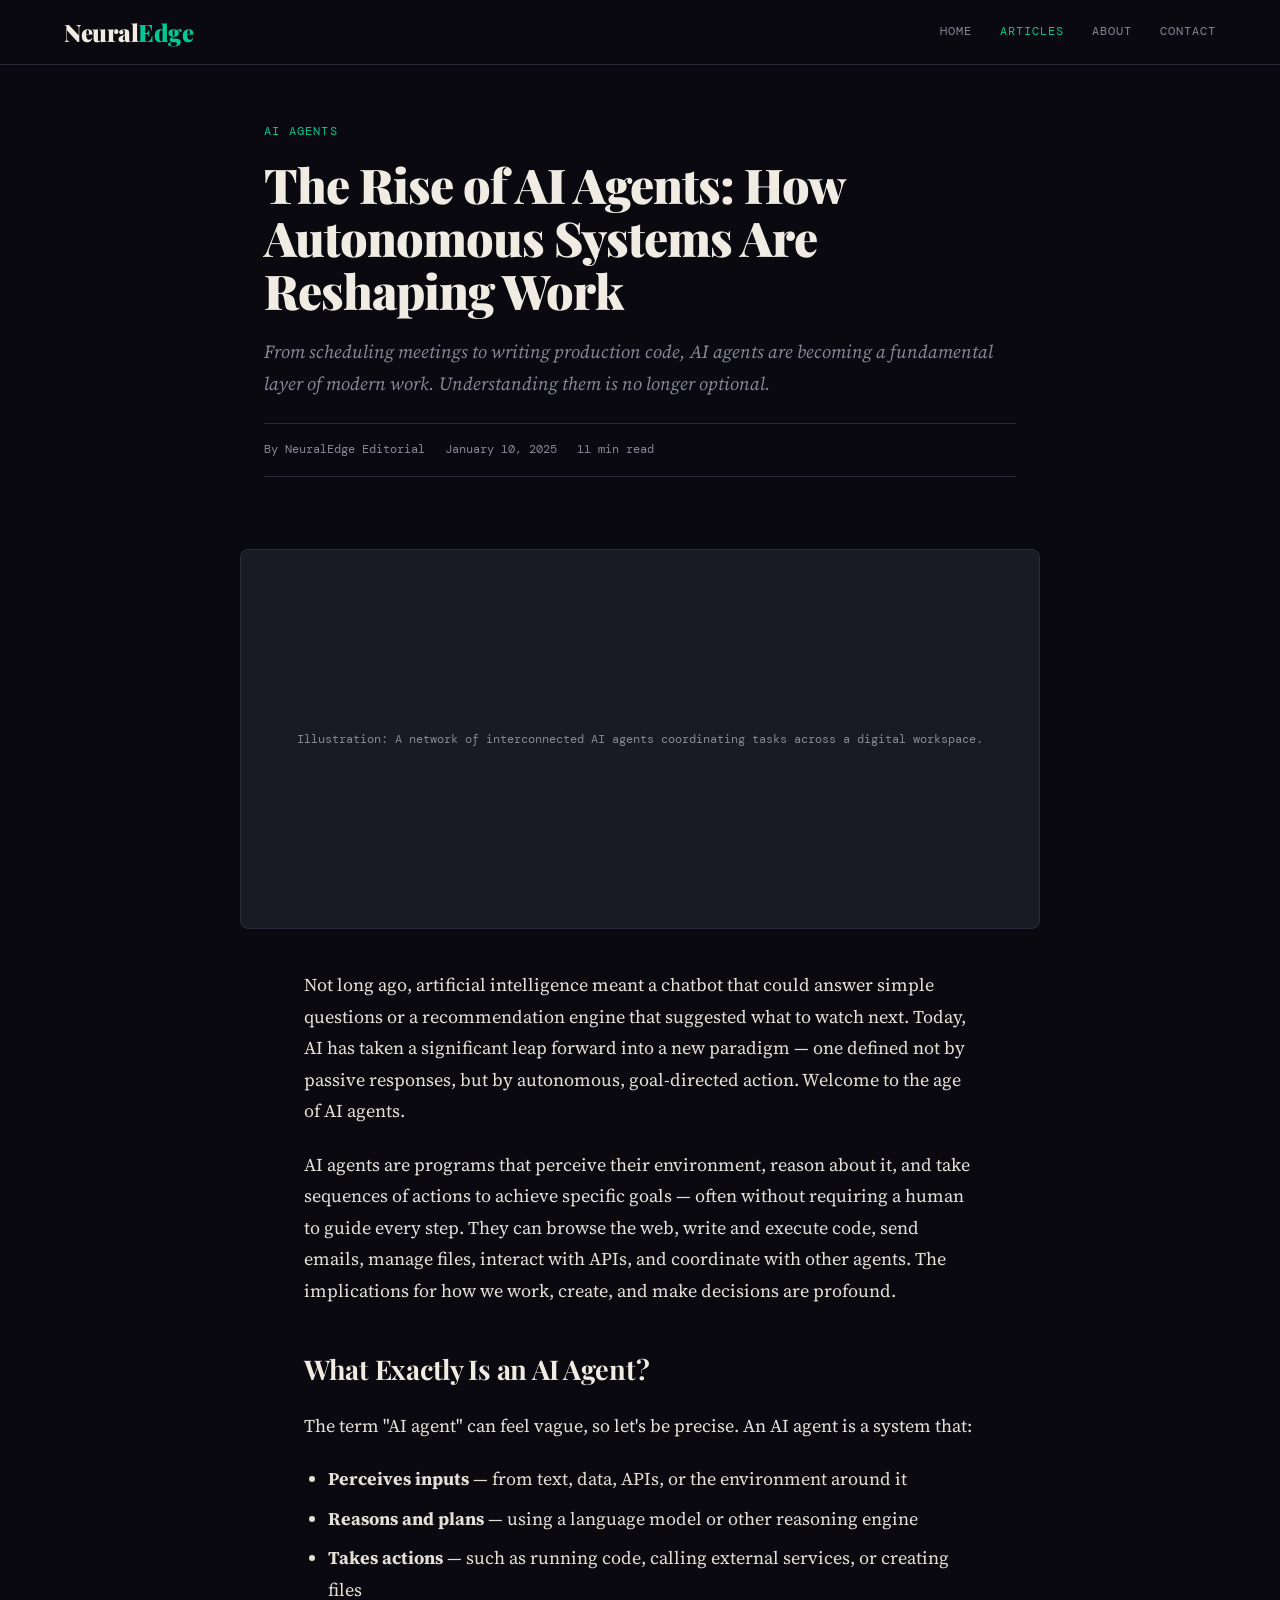
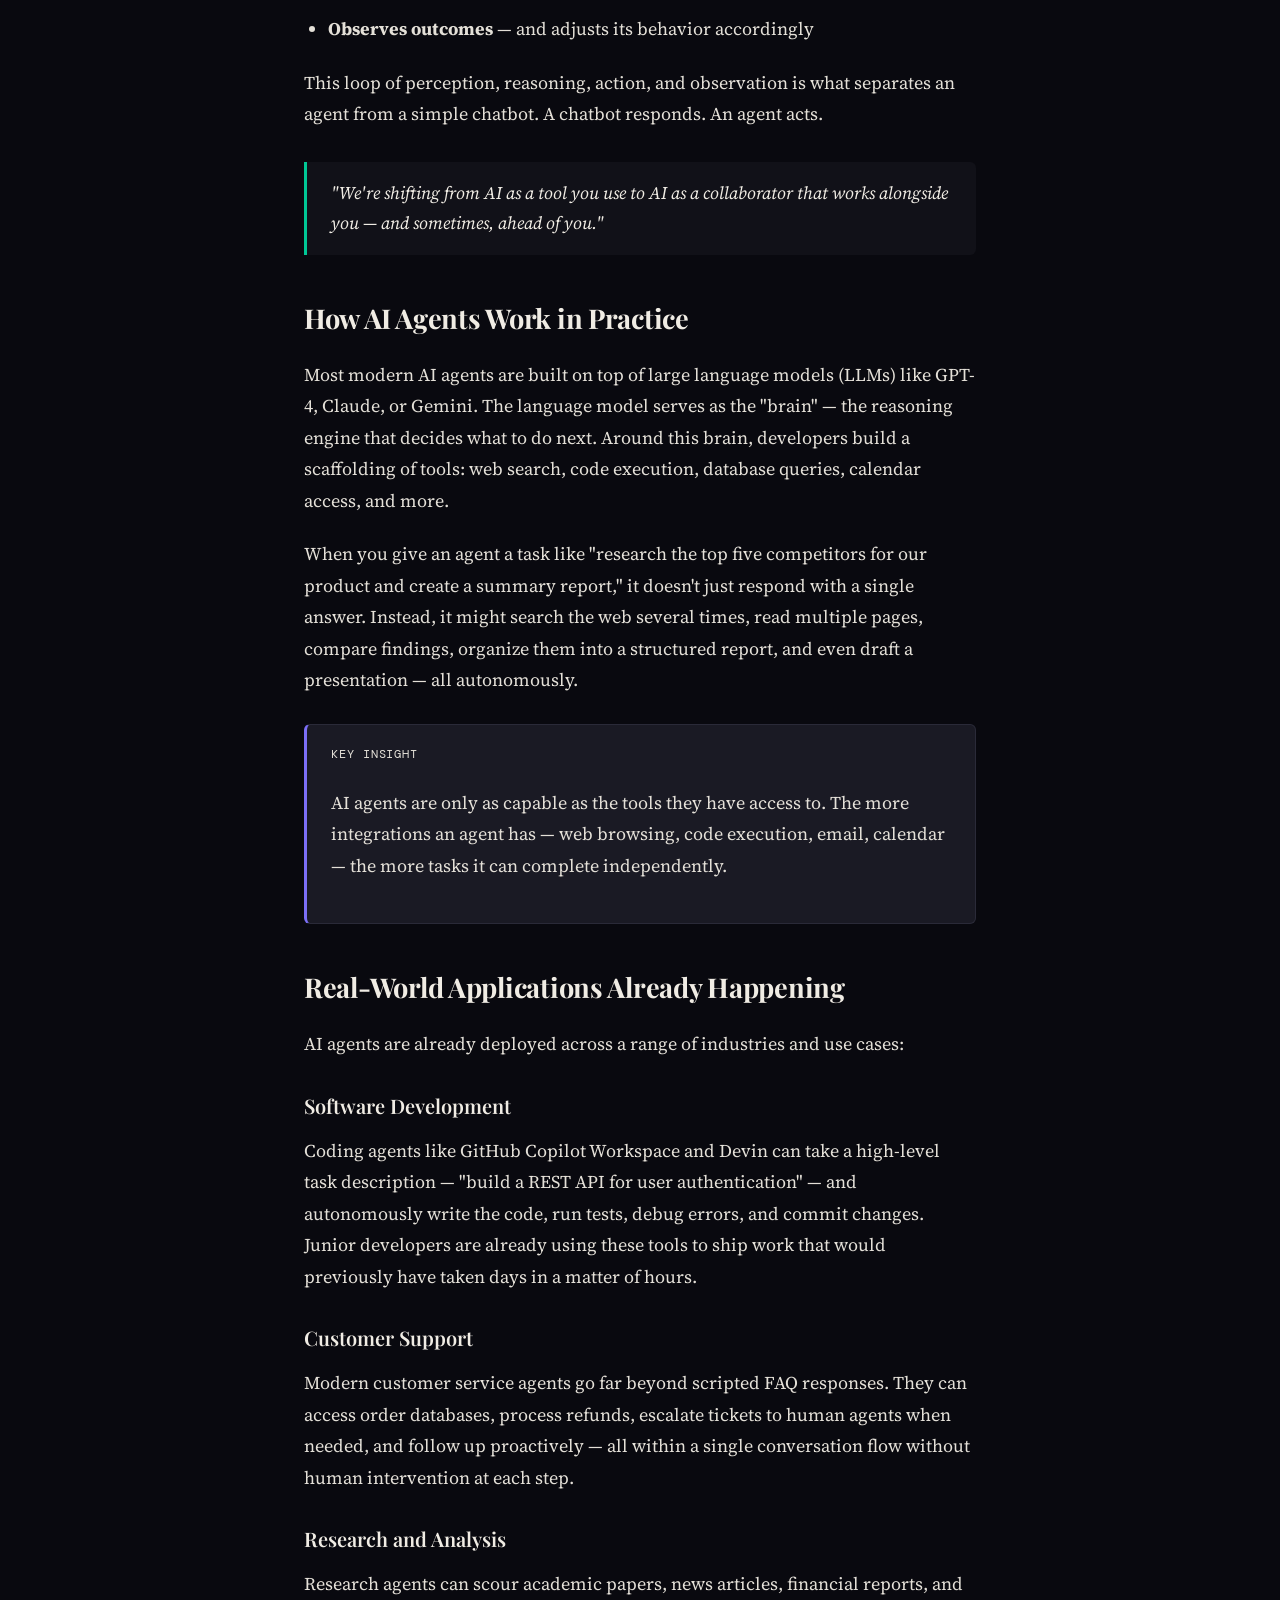
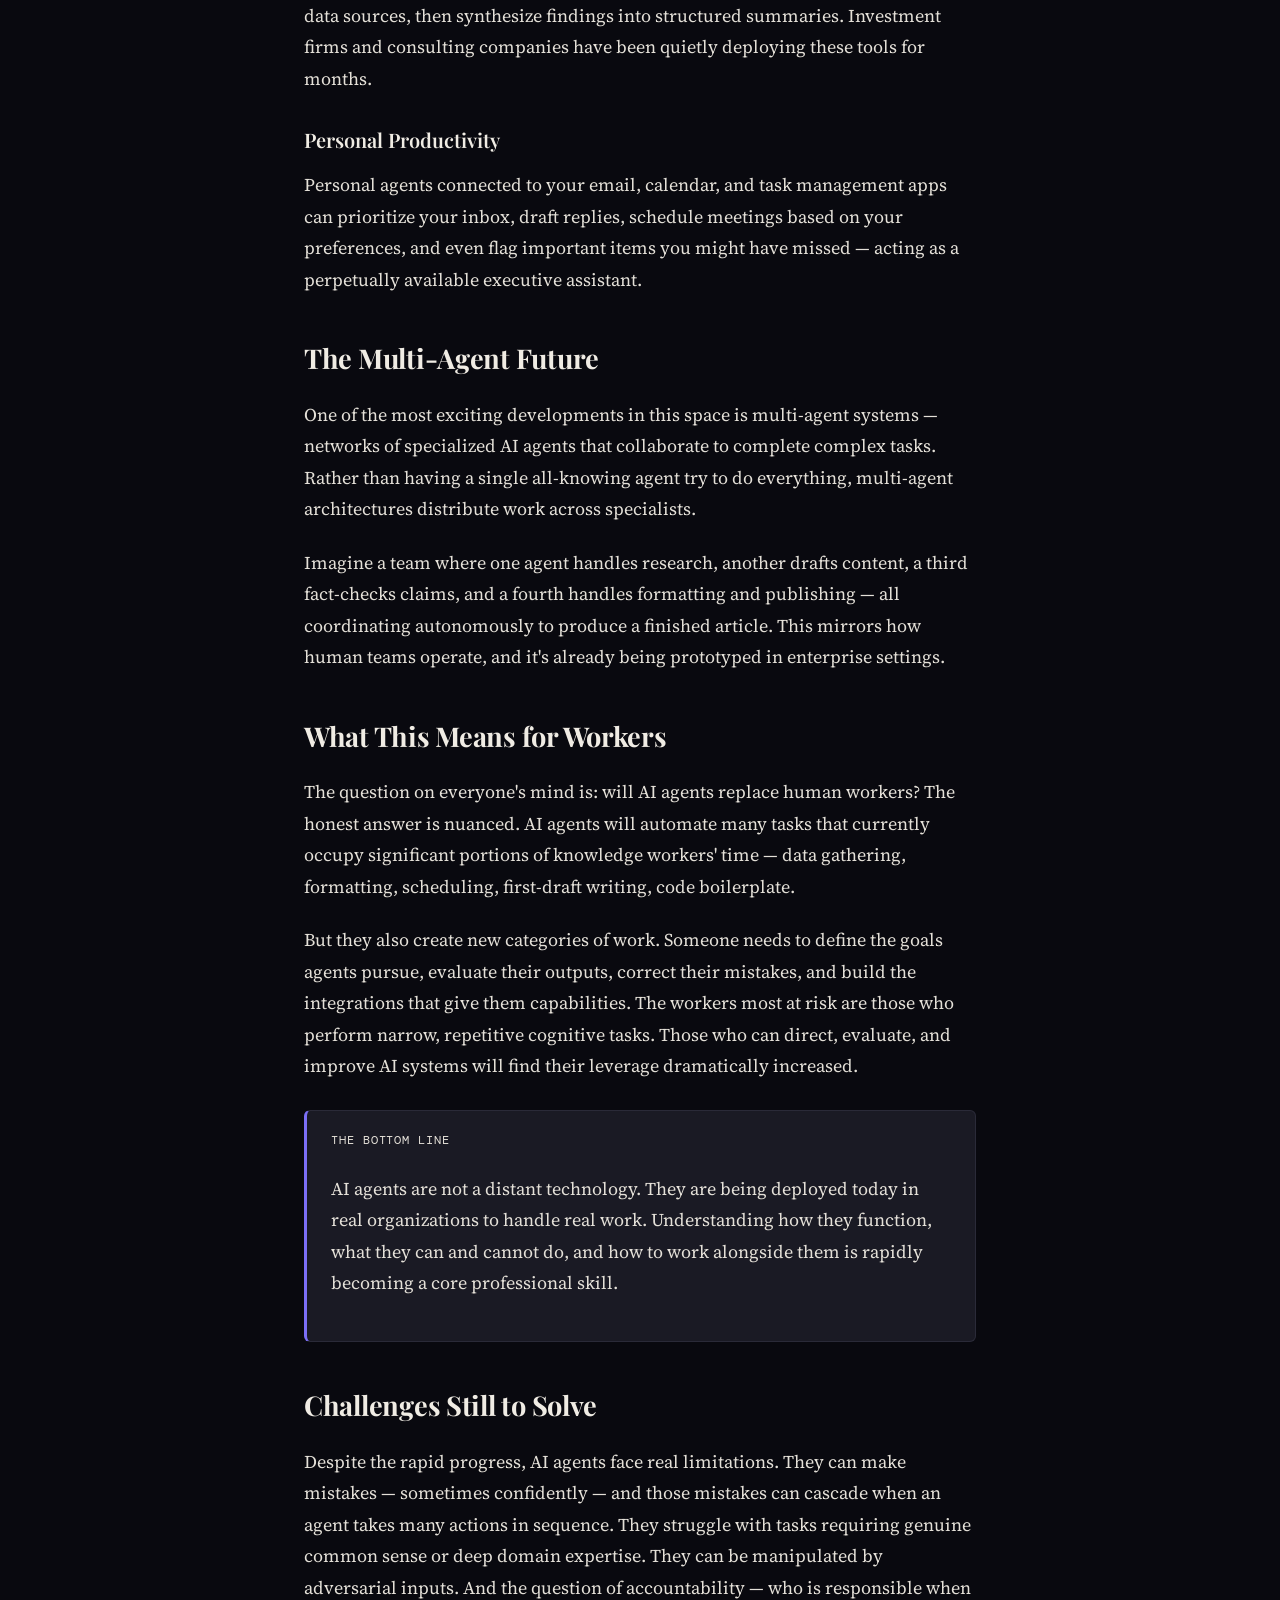
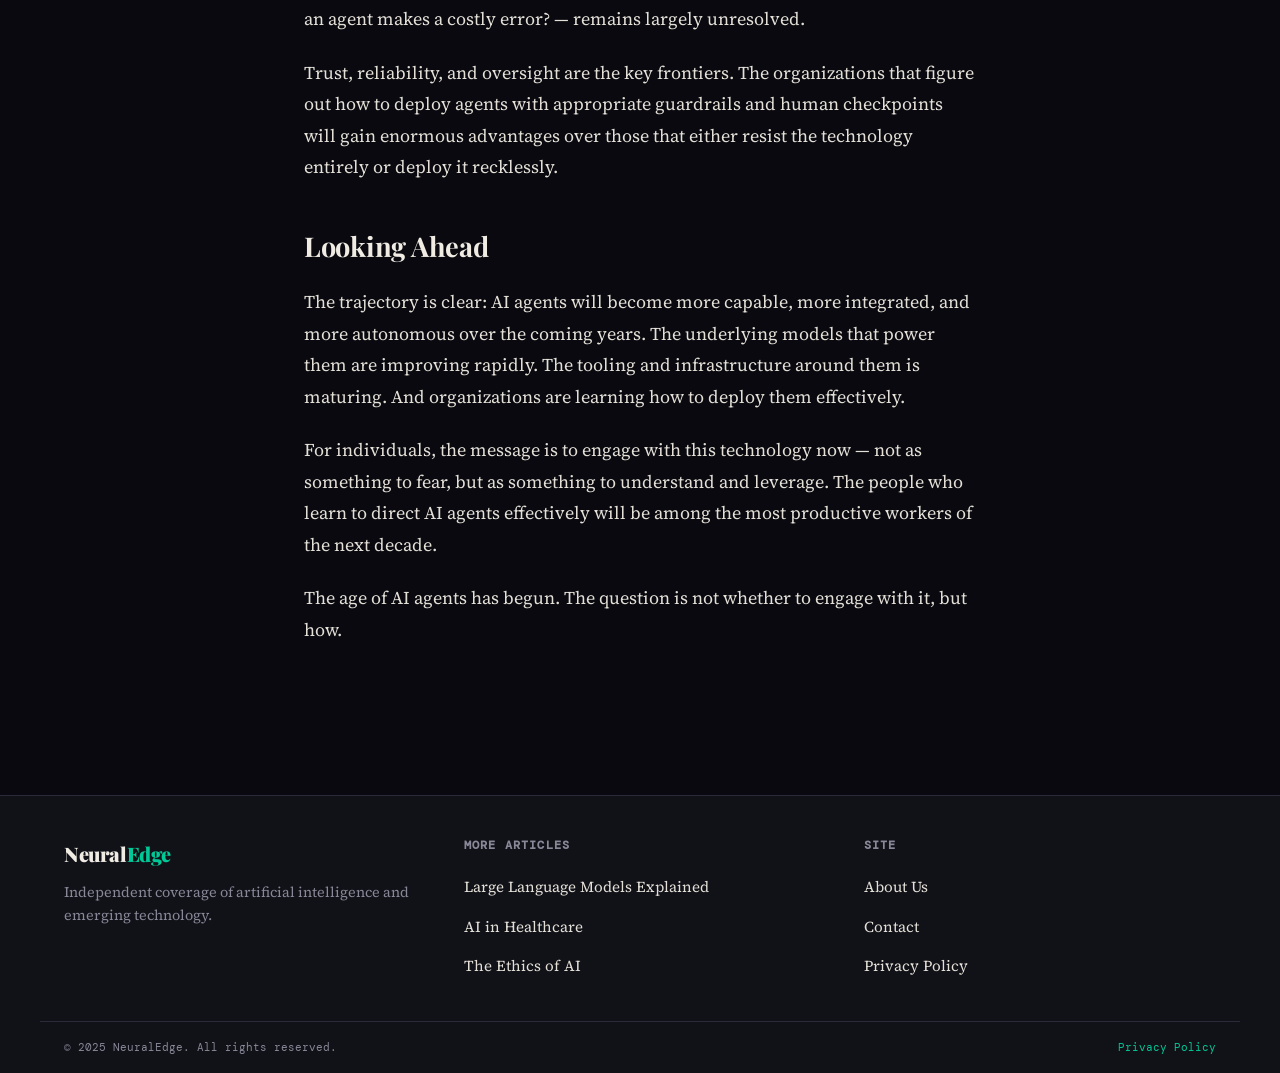
==== article-1.html @ 3fa574ba "Add files via upload" ====
<!DOCTYPE html>
<html lang="en">
<head>
  <meta charset="UTF-8" />
  <meta name="viewport" content="width=device-width, initial-scale=1.0" />
  <title>The Rise of AI Agents: How Autonomous Systems Are Reshaping Work — NeuralEdge</title>
  <meta name="description" content="AI agents are no longer science fiction. They're embedded in the tools millions use daily. We explore what AI agents are, how they work, and what they mean for the future of work." />
  <link rel="stylesheet" href="style.css" />
</head>
<body>

<header>
  <div class="header-inner">
    <a class="logo" href="index.html">Neural<span>Edge</span></a>
    <nav>
      <a href="index.html">Home</a>
      <a href="articles.html" class="active">Articles</a>
      <a href="about.html">About</a>
      <a href="contact.html">Contact</a>
    </nav>
  </div>
</header>

<main>
  <div class="article-hero">
    <span class="cat-tag">AI Agents</span>
    <h1>The Rise of AI Agents: How Autonomous Systems Are Reshaping Work</h1>
    <p class="lead">From scheduling meetings to writing production code, AI agents are becoming a fundamental layer of modern work. Understanding them is no longer optional.</p>
    <div class="article-meta">
      <span>By NeuralEdge Editorial</span>
      <span>January 10, 2025</span>
      <span>11 min read</span>
    </div>
  </div>
  <div class="article-img-placeholder">
    <div class="caption">Illustration: A network of interconnected AI agents coordinating tasks across a digital workspace.</div>
  </div>

  <div class="article-body">
    <p>Not long ago, artificial intelligence meant a chatbot that could answer simple questions or a recommendation engine that suggested what to watch next. Today, AI has taken a significant leap forward into a new paradigm — one defined not by passive responses, but by autonomous, goal-directed action. Welcome to the age of AI agents.</p>

    <p>AI agents are programs that perceive their environment, reason about it, and take sequences of actions to achieve specific goals — often without requiring a human to guide every step. They can browse the web, write and execute code, send emails, manage files, interact with APIs, and coordinate with other agents. The implications for how we work, create, and make decisions are profound.</p>

    <h2>What Exactly Is an AI Agent?</h2>

    <p>The term "AI agent" can feel vague, so let's be precise. An AI agent is a system that:</p>
    <ul>
      <li><strong>Perceives inputs</strong> — from text, data, APIs, or the environment around it</li>
      <li><strong>Reasons and plans</strong> — using a language model or other reasoning engine</li>
      <li><strong>Takes actions</strong> — such as running code, calling external services, or creating files</li>
      <li><strong>Observes outcomes</strong> — and adjusts its behavior accordingly</li>
    </ul>

    <p>This loop of perception, reasoning, action, and observation is what separates an agent from a simple chatbot. A chatbot responds. An agent acts.</p>

    <blockquote><p>"We're shifting from AI as a tool you use to AI as a collaborator that works alongside you — and sometimes, ahead of you."</p></blockquote>

    <h2>How AI Agents Work in Practice</h2>
    <p>Most modern AI agents are built on top of large language models (LLMs) like GPT-4, Claude, or Gemini. The language model serves as the "brain" — the reasoning engine that decides what to do next. Around this brain, developers build a scaffolding of tools: web search, code execution, database queries, calendar access, and more.</p>

    <p>When you give an agent a task like "research the top five competitors for our product and create a summary report," it doesn't just respond with a single answer. Instead, it might search the web several times, read multiple pages, compare findings, organize them into a structured report, and even draft a presentation — all autonomously.</p>

    <div class="callout">
      <p class="callout-title">Key Insight</p>
      <p>AI agents are only as capable as the tools they have access to. The more integrations an agent has — web browsing, code execution, email, calendar — the more tasks it can complete independently.</p>
    </div>

    <h2>Real-World Applications Already Happening</h2>
    <p>AI agents are already deployed across a range of industries and use cases:</p>

    <h3>Software Development</h3>
    <p>Coding agents like GitHub Copilot Workspace and Devin can take a high-level task description — "build a REST API for user authentication" — and autonomously write the code, run tests, debug errors, and commit changes. Junior developers are already using these tools to ship work that would previously have taken days in a matter of hours.</p>

    <h3>Customer Support</h3>
    <p>Modern customer service agents go far beyond scripted FAQ responses. They can access order databases, process refunds, escalate tickets to human agents when needed, and follow up proactively — all within a single conversation flow without human intervention at each step.</p>

    <h3>Research and Analysis</h3>
    <p>Research agents can scour academic papers, news articles, financial reports, and data sources, then synthesize findings into structured summaries. Investment firms and consulting companies have been quietly deploying these tools for months.</p>

    <h3>Personal Productivity</h3>
    <p>Personal agents connected to your email, calendar, and task management apps can prioritize your inbox, draft replies, schedule meetings based on your preferences, and even flag important items you might have missed — acting as a perpetually available executive assistant.</p>

    <h2>The Multi-Agent Future</h2>
    <p>One of the most exciting developments in this space is multi-agent systems — networks of specialized AI agents that collaborate to complete complex tasks. Rather than having a single all-knowing agent try to do everything, multi-agent architectures distribute work across specialists.</p>

    <p>Imagine a team where one agent handles research, another drafts content, a third fact-checks claims, and a fourth handles formatting and publishing — all coordinating autonomously to produce a finished article. This mirrors how human teams operate, and it's already being prototyped in enterprise settings.</p>

    <h2>What This Means for Workers</h2>
    <p>The question on everyone's mind is: will AI agents replace human workers? The honest answer is nuanced. AI agents will automate many tasks that currently occupy significant portions of knowledge workers' time — data gathering, formatting, scheduling, first-draft writing, code boilerplate.</p>

    <p>But they also create new categories of work. Someone needs to define the goals agents pursue, evaluate their outputs, correct their mistakes, and build the integrations that give them capabilities. The workers most at risk are those who perform narrow, repetitive cognitive tasks. Those who can direct, evaluate, and improve AI systems will find their leverage dramatically increased.</p>

    <div class="callout">
      <p class="callout-title">The Bottom Line</p>
      <p>AI agents are not a distant technology. They are being deployed today in real organizations to handle real work. Understanding how they function, what they can and cannot do, and how to work alongside them is rapidly becoming a core professional skill.</p>
    </div>

    <h2>Challenges Still to Solve</h2>
    <p>Despite the rapid progress, AI agents face real limitations. They can make mistakes — sometimes confidently — and those mistakes can cascade when an agent takes many actions in sequence. They struggle with tasks requiring genuine common sense or deep domain expertise. They can be manipulated by adversarial inputs. And the question of accountability — who is responsible when an agent makes a costly error? — remains largely unresolved.</p>

    <p>Trust, reliability, and oversight are the key frontiers. The organizations that figure out how to deploy agents with appropriate guardrails and human checkpoints will gain enormous advantages over those that either resist the technology entirely or deploy it recklessly.</p>

    <h2>Looking Ahead</h2>
    <p>The trajectory is clear: AI agents will become more capable, more integrated, and more autonomous over the coming years. The underlying models that power them are improving rapidly. The tooling and infrastructure around them is maturing. And organizations are learning how to deploy them effectively.</p>

    <p>For individuals, the message is to engage with this technology now — not as something to fear, but as something to understand and leverage. The people who learn to direct AI agents effectively will be among the most productive workers of the next decade.</p>

    <p>The age of AI agents has begun. The question is not whether to engage with it, but how.</p>
  </div>
</main>

<footer>
  <div class="footer-inner">
    <div class="footer-brand">
      <a class="logo" href="index.html">Neural<span>Edge</span></a>
      <p>Independent coverage of artificial intelligence and emerging technology.</p>
    </div>
    <div class="footer-col">
      <h4>More Articles</h4>
      <ul>
        <li><a href="article-2.html">Large Language Models Explained</a></li>
        <li><a href="article-3.html">AI in Healthcare</a></li>
        <li><a href="article-4.html">The Ethics of AI</a></li>
      </ul>
    </div>
    <div class="footer-col">
      <h4>Site</h4>
      <ul>
        <li><a href="about.html">About Us</a></li>
        <li><a href="contact.html">Contact</a></li>
        <li><a href="privacy-policy.html">Privacy Policy</a></li>
      </ul>
    </div>
  </div>
  <div class="footer-bottom">
    <span>© 2025 NeuralEdge. All rights reserved.</span>
    <span><a href="privacy-policy.html">Privacy Policy</a></span>
  </div>
</footer>

</body>
</html>
---- style.css ----
@import url('https://fonts.googleapis.com/css2?family=Playfair+Display:wght@400;600;700;900&family=Source+Serif+4:ital,wght@0,300;0,400;0,600;1,400&family=DM+Mono:wght@400;500&display=swap');

*, *::before, *::after { box-sizing: border-box; margin: 0; padding: 0; }

:root {
  --bg: #09090f;
  --bg2: #111118;
  --bg3: #1a1a24;
  --border: #2a2a38;
  --text: #e4e0d8;
  --muted: #888898;
  --accent: #00c896;
  --accent2: #7c6ff7;
  --headline: #f0ece4;
  --tag-bg: #1e1e2e;
}

html { scroll-behavior: smooth; }
body {
  background: var(--bg);
  color: var(--text);
  font-family: 'Source Serif 4', Georgia, serif;
  font-size: 18px;
  line-height: 1.75;
  min-height: 100vh;
}

a { color: var(--accent); text-decoration: none; transition: opacity 0.2s; }
a:hover { opacity: 0.75; }
img { max-width: 100%; display: block; }

/* ─── HEADER ─── */
header {
  border-bottom: 1px solid var(--border);
  background: var(--bg);
  position: sticky; top: 0; z-index: 100;
  backdrop-filter: blur(12px);
}
.header-inner {
  max-width: 1200px; margin: 0 auto;
  padding: 0 24px;
  display: flex; align-items: center; justify-content: space-between;
  height: 64px;
}
.logo {
  font-family: 'Playfair Display', serif;
  font-size: 1.5rem; font-weight: 900;
  color: var(--headline);
  letter-spacing: -0.02em;
}
.logo span { color: var(--accent); }
nav { display: flex; gap: 28px; align-items: center; }
nav a {
  font-family: 'DM Mono', monospace;
  font-size: 0.78rem; text-transform: uppercase;
  letter-spacing: 0.08em; color: var(--muted);
  transition: color 0.2s;
}
nav a:hover, nav a.active { color: var(--accent); opacity: 1; }

/* ─── HERO ─── */
.hero {
  max-width: 1200px; margin: 0 auto;
  padding: 72px 24px 48px;
  display: grid; grid-template-columns: 1fr 400px; gap: 64px; align-items: start;
}
.hero-badge {
  display: inline-flex; align-items: center; gap: 8px;
  background: var(--tag-bg); border: 1px solid var(--border);
  border-radius: 4px; padding: 4px 12px;
  font-family: 'DM Mono', monospace; font-size: 0.72rem;
  color: var(--accent); text-transform: uppercase; letter-spacing: 0.1em;
  margin-bottom: 20px;
}
.hero-badge::before { content: '●'; font-size: 0.6rem; }
.hero-title {
  font-family: 'Playfair Display', serif;
  font-size: clamp(2.4rem, 5vw, 4rem);
  font-weight: 900; line-height: 1.1;
  color: var(--headline); letter-spacing: -0.03em;
  margin-bottom: 20px;
}
.hero-title em { color: var(--accent); font-style: normal; }
.hero-desc { color: var(--muted); font-size: 1.05rem; margin-bottom: 28px; line-height: 1.7; }
.btn {
  display: inline-block;
  background: var(--accent); color: #000;
  padding: 12px 28px; border-radius: 4px;
  font-family: 'DM Mono', monospace; font-size: 0.8rem;
  font-weight: 500; letter-spacing: 0.05em; text-transform: uppercase;
  transition: transform 0.2s, box-shadow 0.2s;
}
.btn:hover { opacity: 1; transform: translateY(-2px); box-shadow: 0 8px 24px rgba(0,200,150,0.3); color: #000; }
.hero-aside { padding-top: 8px; }
.aside-title {
  font-family: 'DM Mono', monospace; font-size: 0.72rem;
  text-transform: uppercase; letter-spacing: 0.1em;
  color: var(--muted); margin-bottom: 16px;
  padding-bottom: 10px; border-bottom: 1px solid var(--border);
}
.aside-list { list-style: none; display: flex; flex-direction: column; gap: 0; }
.aside-list li { border-bottom: 1px solid var(--border); }
.aside-list a {
  display: block; padding: 14px 0;
  color: var(--text); transition: color 0.2s;
}
.aside-list a:hover { color: var(--accent); opacity: 1; }
.aside-list .alist-cat {
  font-family: 'DM Mono', monospace; font-size: 0.68rem;
  text-transform: uppercase; letter-spacing: 0.08em; color: var(--accent2);
  display: block; margin-bottom: 4px;
}
.aside-list .alist-title {
  font-family: 'Playfair Display', serif; font-weight: 600; font-size: 1rem;
  line-height: 1.35; color: var(--headline);
}

/* ─── SECTION ─── */
.section { max-width: 1200px; margin: 0 auto; padding: 48px 24px; }
.section-header {
  display: flex; align-items: center; justify-content: space-between;
  margin-bottom: 32px; padding-bottom: 14px; border-bottom: 1px solid var(--border);
}
.section-title {
  font-family: 'DM Mono', monospace; font-size: 0.78rem;
  text-transform: uppercase; letter-spacing: 0.1em; color: var(--muted);
}
.section-link {
  font-family: 'DM Mono', monospace; font-size: 0.72rem;
  text-transform: uppercase; letter-spacing: 0.08em;
}

/* ─── CARD GRID ─── */
.card-grid { display: grid; grid-template-columns: repeat(3, 1fr); gap: 28px; }
.card {
  background: var(--bg2); border: 1px solid var(--border);
  border-radius: 8px; overflow: hidden;
  transition: border-color 0.2s, transform 0.2s;
  display: flex; flex-direction: column;
}
.card:hover { border-color: var(--accent); transform: translateY(-3px); }
.card-img {
  height: 180px; background: var(--bg3);
  display: flex; align-items: center; justify-content: center;
  overflow: hidden;
}
.card-img svg { width: 64px; height: 64px; opacity: 0.3; }
.card-body { padding: 20px; flex: 1; display: flex; flex-direction: column; }
.card-tag {
  font-family: 'DM Mono', monospace; font-size: 0.68rem;
  text-transform: uppercase; letter-spacing: 0.08em;
  color: var(--accent); margin-bottom: 8px;
}
.card-title {
  font-family: 'Playfair Display', serif; font-weight: 700;
  font-size: 1.1rem; line-height: 1.35; color: var(--headline);
  margin-bottom: 10px; flex: 1;
}
.card-meta {
  font-family: 'DM Mono', monospace; font-size: 0.68rem;
  color: var(--muted); margin-top: 14px;
  display: flex; gap: 12px;
}

/* ─── ARTICLE PAGE ─── */
.article-hero {
  max-width: 800px; margin: 0 auto; padding: 56px 24px 40px;
}
.article-hero .cat-tag {
  font-family: 'DM Mono', monospace; font-size: 0.75rem;
  text-transform: uppercase; letter-spacing: 0.1em;
  color: var(--accent); margin-bottom: 16px; display: block;
}
.article-hero h1 {
  font-family: 'Playfair Display', serif;
  font-size: clamp(2rem, 4vw, 3rem); font-weight: 900;
  line-height: 1.1; color: var(--headline); letter-spacing: -0.02em;
  margin-bottom: 20px;
}
.article-hero .lead {
  font-size: 1.15rem; color: var(--muted); line-height: 1.7;
  margin-bottom: 24px; font-style: italic;
}
.article-meta {
  display: flex; gap: 20px; align-items: center;
  font-family: 'DM Mono', monospace; font-size: 0.72rem; color: var(--muted);
  padding: 16px 0; border-top: 1px solid var(--border); border-bottom: 1px solid var(--border);
}
.article-img-placeholder {
  max-width: 800px; margin: 32px auto 0;
  height: 380px; background: var(--bg3); border: 1px solid var(--border);
  border-radius: 8px; display: flex; align-items: center; justify-content: center;
  padding: 24px;
}
.article-img-placeholder .caption {
  font-family: 'DM Mono', monospace; font-size: 0.75rem;
  color: var(--muted); text-align: center;
}
.article-body {
  max-width: 720px; margin: 0 auto; padding: 40px 24px 80px;
}
.article-body h2 {
  font-family: 'Playfair Display', serif; font-weight: 700;
  font-size: 1.7rem; color: var(--headline); margin: 40px 0 16px;
  letter-spacing: -0.01em;
}
.article-body h3 {
  font-family: 'Playfair Display', serif; font-weight: 600;
  font-size: 1.25rem; color: var(--headline); margin: 28px 0 12px;
}
.article-body p { margin-bottom: 22px; color: var(--text); }
.article-body ul, .article-body ol { margin: 0 0 22px 24px; }
.article-body li { margin-bottom: 8px; }
.article-body blockquote {
  border-left: 3px solid var(--accent); margin: 32px 0;
  padding: 16px 24px; background: var(--bg2); border-radius: 0 6px 6px 0;
}
.article-body blockquote p { color: var(--headline); font-style: italic; margin: 0; font-size: 1.1rem; }
.callout {
  background: var(--bg3); border: 1px solid var(--border);
  border-left: 3px solid var(--accent2);
  border-radius: 6px; padding: 20px 24px; margin: 28px 0;
}
.callout-title {
  font-family: 'DM Mono', monospace; font-size: 0.72rem;
  text-transform: uppercase; letter-spacing: 0.08em;
  color: var(--accent2); margin-bottom: 8px;
}

/* ─── SIMPLE PAGE ─── */
.page-content {
  max-width: 720px; margin: 0 auto; padding: 56px 24px 80px;
}
.page-content h1 {
  font-family: 'Playfair Display', serif; font-weight: 900;
  font-size: 2.5rem; color: var(--headline); margin-bottom: 8px;
}
.page-content .subtitle {
  color: var(--muted); margin-bottom: 40px;
  padding-bottom: 28px; border-bottom: 1px solid var(--border);
}
.page-content h2 {
  font-family: 'Playfair Display', serif; font-weight: 700;
  font-size: 1.4rem; color: var(--headline); margin: 32px 0 12px;
}
.page-content p { margin-bottom: 18px; }
.page-content ul { margin: 0 0 18px 22px; }
.page-content li { margin-bottom: 6px; }

/* ─── CONTACT FORM ─── */
.contact-form { display: flex; flex-direction: column; gap: 18px; margin-top: 32px; }
.form-group label {
  display: block; font-family: 'DM Mono', monospace; font-size: 0.72rem;
  text-transform: uppercase; letter-spacing: 0.08em; color: var(--muted);
  margin-bottom: 6px;
}
.form-group input, .form-group textarea, .form-group select {
  width: 100%; background: var(--bg2); border: 1px solid var(--border);
  border-radius: 6px; padding: 12px 16px; color: var(--text);
  font-family: 'Source Serif 4', serif; font-size: 1rem;
  transition: border-color 0.2s; outline: none;
}
.form-group input:focus, .form-group textarea:focus {
  border-color: var(--accent);
}
.form-group textarea { resize: vertical; min-height: 140px; }

/* ─── FOOTER ─── */
footer {
  border-top: 1px solid var(--border); margin-top: 48px;
  background: var(--bg2);
}
.footer-inner {
  max-width: 1200px; margin: 0 auto; padding: 40px 24px;
  display: grid; grid-template-columns: 1fr 1fr 1fr; gap: 48px;
}
.footer-brand .logo { font-size: 1.25rem; margin-bottom: 10px; display: block; }
.footer-brand p { font-size: 0.9rem; color: var(--muted); line-height: 1.6; }
.footer-col h4 {
  font-family: 'DM Mono', monospace; font-size: 0.72rem;
  text-transform: uppercase; letter-spacing: 0.1em; color: var(--muted);
  margin-bottom: 14px;
}
.footer-col ul { list-style: none; display: flex; flex-direction: column; gap: 8px; }
.footer-col ul a { color: var(--text); font-size: 0.95rem; }
.footer-col ul a:hover { color: var(--accent); opacity: 1; }
.footer-bottom {
  max-width: 1200px; margin: 0 auto;
  padding: 16px 24px; border-top: 1px solid var(--border);
  display: flex; justify-content: space-between; align-items: center;
  font-family: 'DM Mono', monospace; font-size: 0.68rem; color: var(--muted);
}

/* ─── DIVIDER ─── */
.divider { border: none; border-top: 1px solid var(--border); margin: 0; }

/* ─── RESPONSIVE ─── */
@media (max-width: 900px) {
  .hero { grid-template-columns: 1fr; }
  .hero-aside { display: none; }
  .card-grid { grid-template-columns: 1fr 1fr; }
  .footer-inner { grid-template-columns: 1fr; gap: 32px; }
}
@media (max-width: 600px) {
  .card-grid { grid-template-columns: 1fr; }
  nav { gap: 16px; }
  nav a:not(:last-child) { display: none; }
  .header-inner { padding: 0 16px; }
}
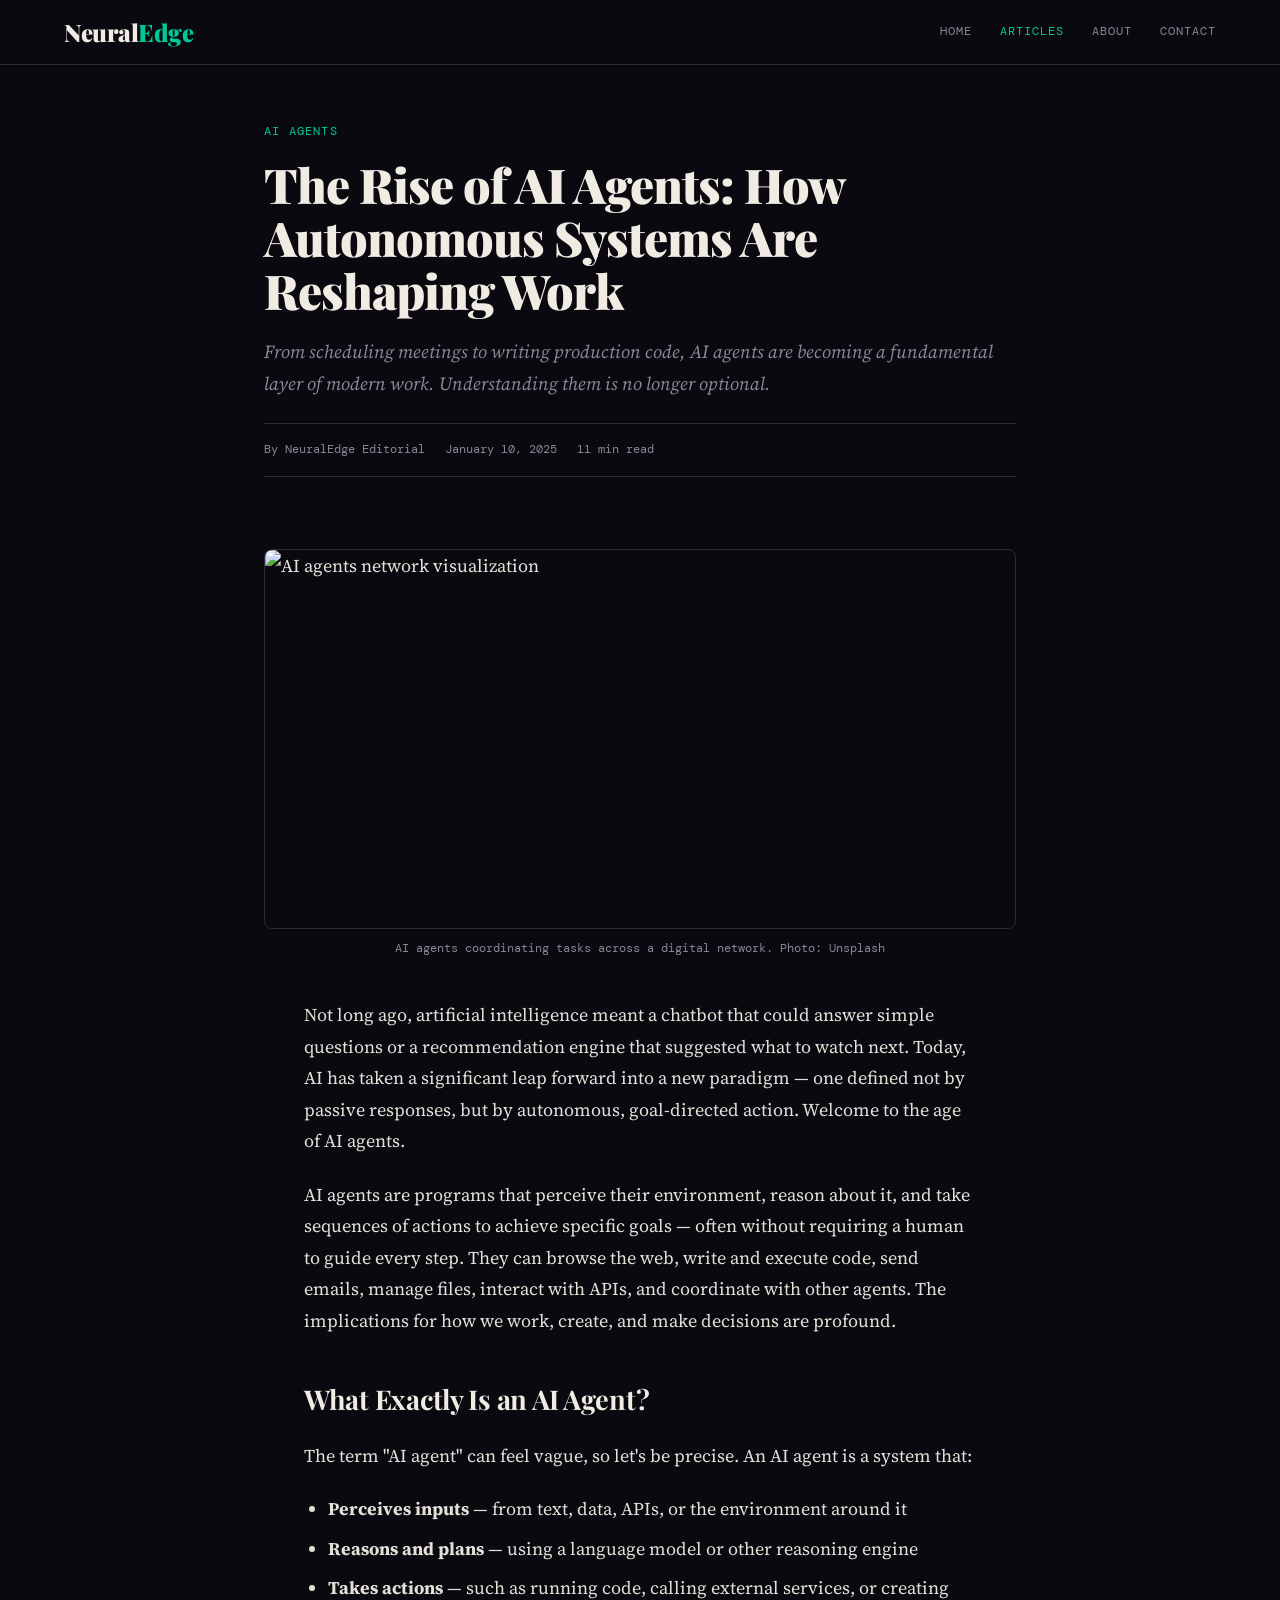
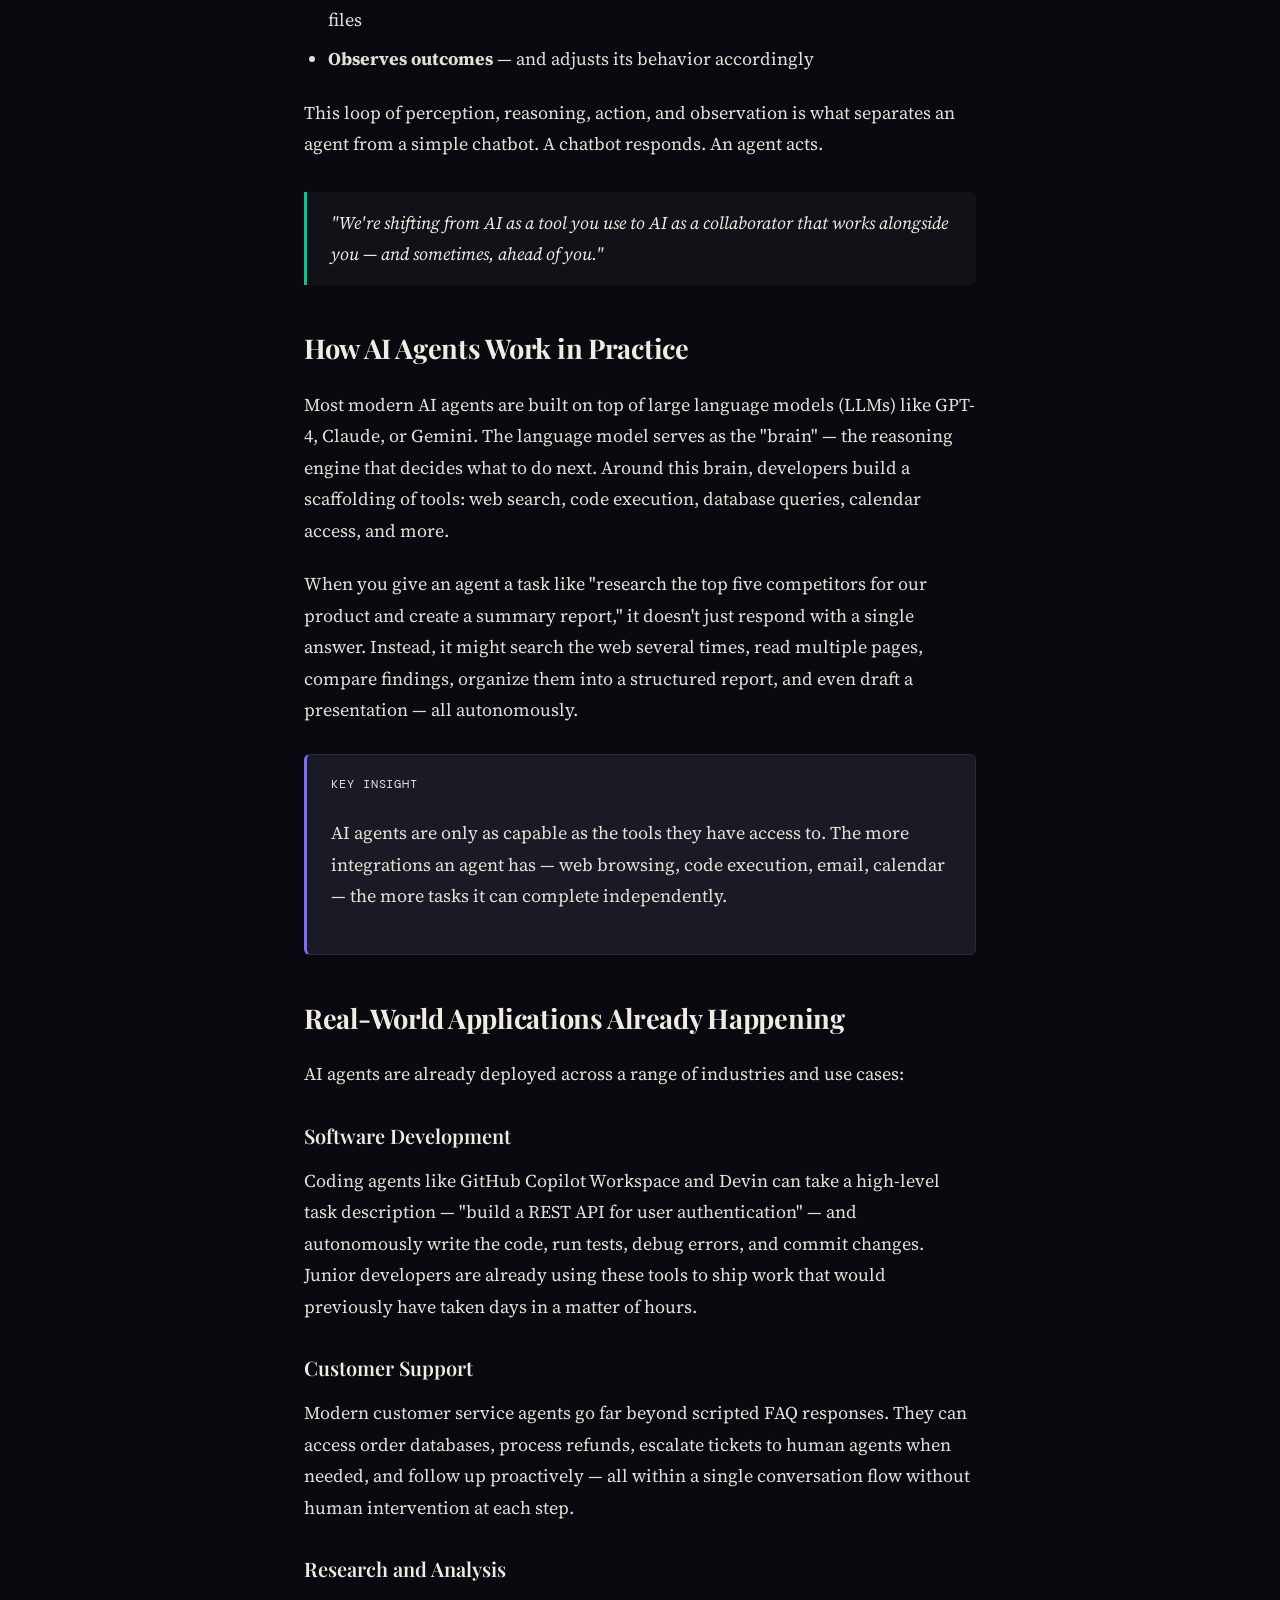
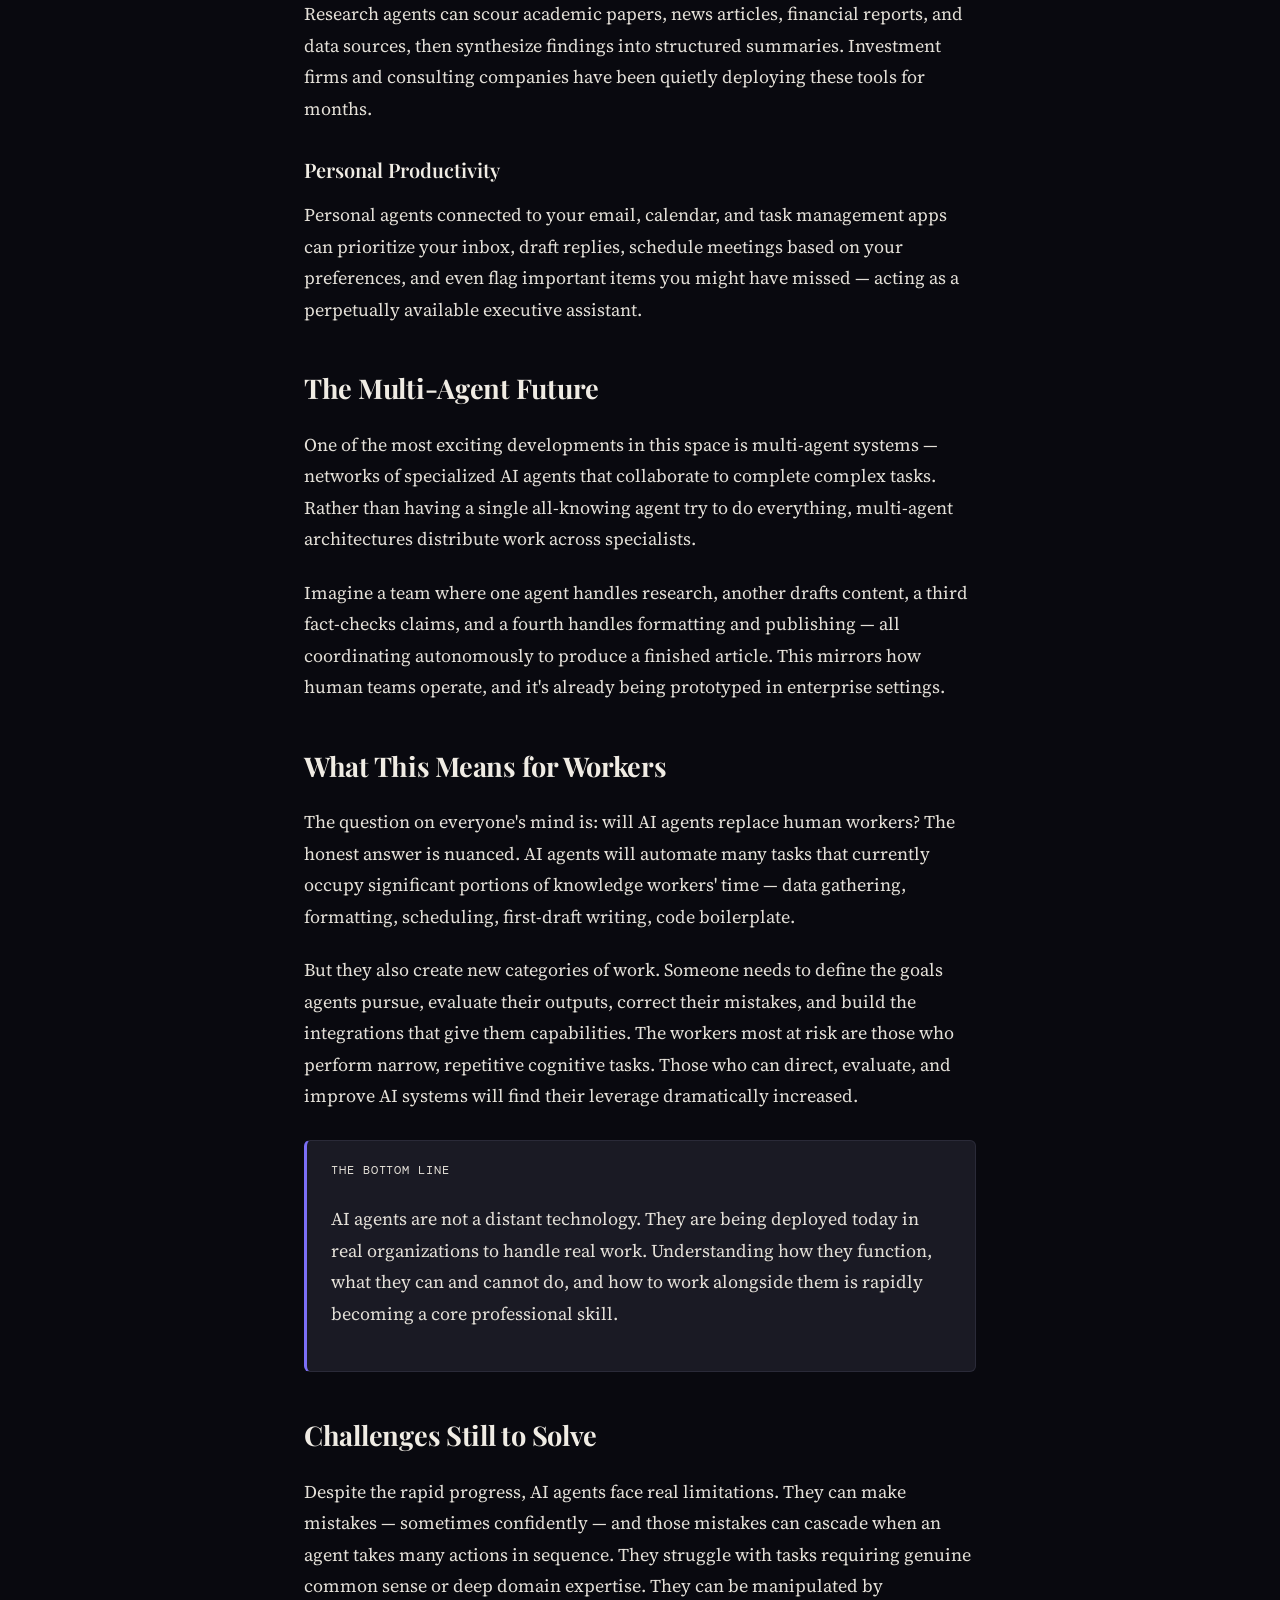
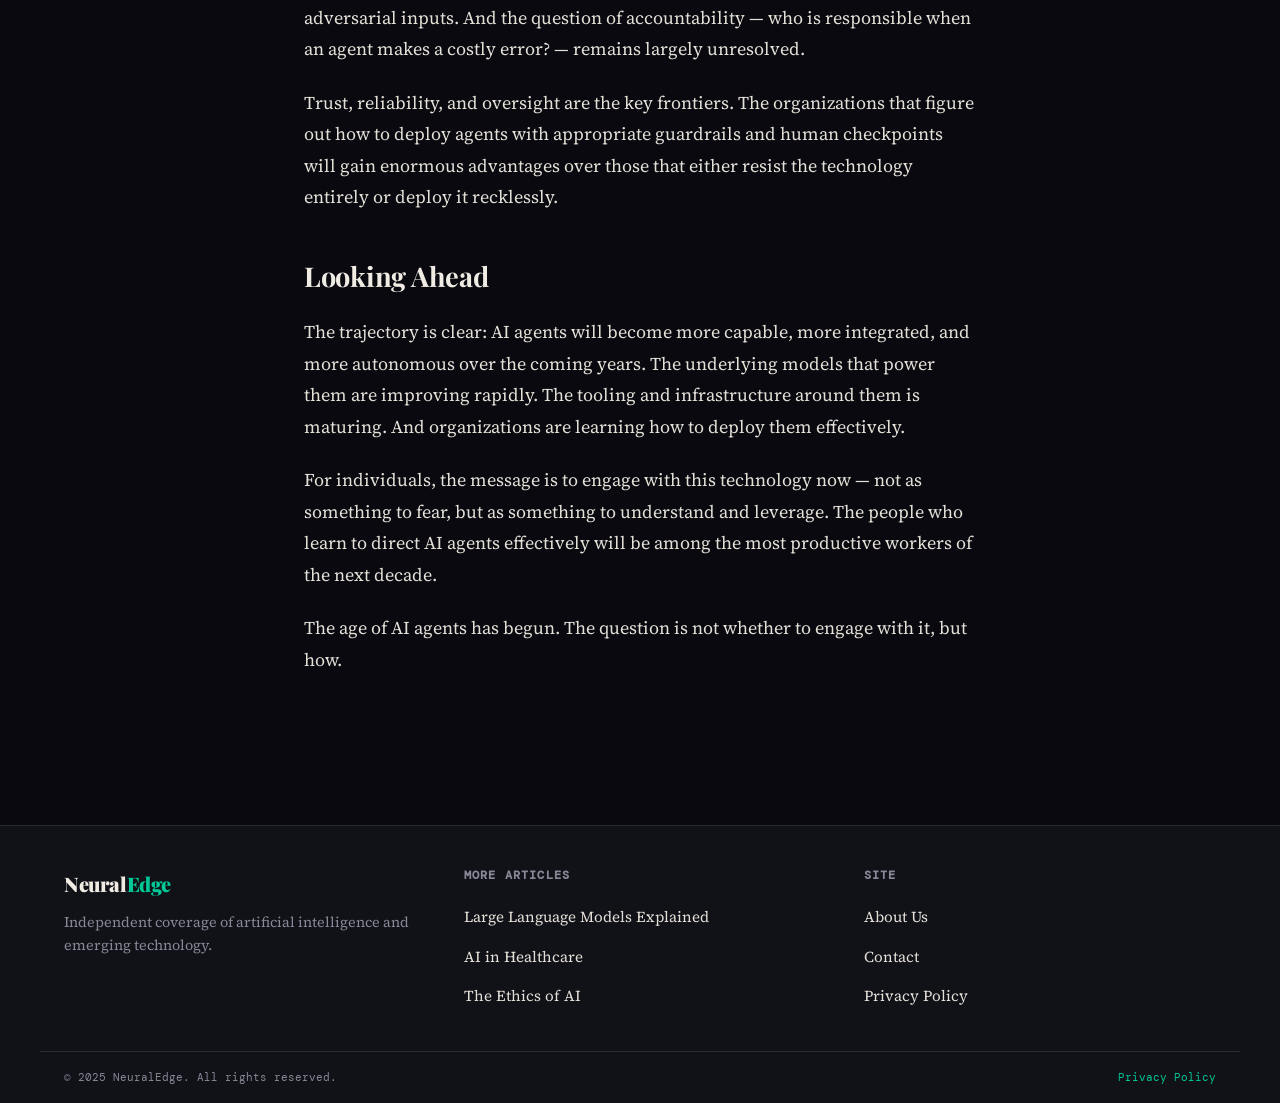
==== commit 38dd3608: "Add files via upload" ====
--- a/article-1.html
+++ b/article-1.html
@@ -32,8 +32,9 @@
       <span>11 min read</span>
     </div>
   </div>
-  <div class="article-img-placeholder">
-    <div class="caption">Illustration: A network of interconnected AI agents coordinating tasks across a digital workspace.</div>
+  <div style="max-width:800px; margin:32px auto 0; padding:0 24px;">
+    <img src="https://images.unsplash.com/photo-1677442135703-1787eea5ce01?w=1200&q=80" alt="AI agents network visualization" style="width:100%; height:380px; object-fit:cover; border-radius:8px; border:1px solid var(--border);" />
+    <p style="font-family:'DM Mono',monospace; font-size:0.72rem; color:var(--muted); margin-top:10px; text-align:center;">AI agents coordinating tasks across a digital network. Photo: Unsplash</p>
   </div>
 
   <div class="article-body">
--- a/style.css
+++ b/style.css
@@ -227,6 +227,20 @@
   color: var(--accent2); margin-bottom: 8px;
 }
 
+/* ─── ARTICLE IMAGE ─── */
+.article-img-full {
+  max-width: 800px; margin: 32px auto 0; padding: 0 24px;
+}
+.article-img-full img {
+  width: 100%; height: 380px; object-fit: cover;
+  border-radius: 8px; border: 1px solid var(--border);
+}
+.article-img-full .caption {
+  font-family: 'DM Mono', monospace; font-size: 0.72rem;
+  color: var(--muted); margin-top: 10px; text-align: center;
+  display: block;
+}
+
 /* ─── SIMPLE PAGE ─── */
 .page-content {
   max-width: 720px; margin: 0 auto; padding: 56px 24px 80px;
